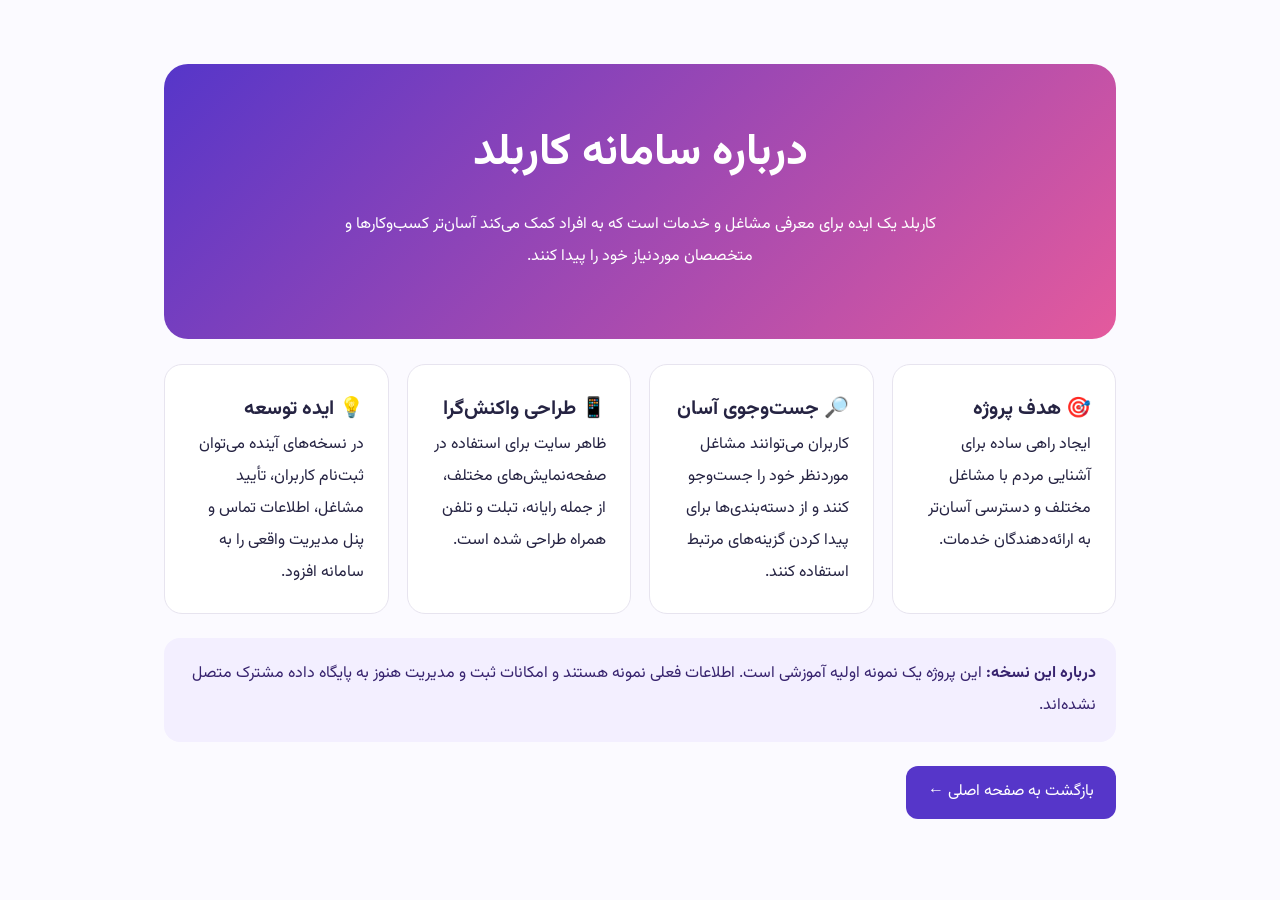
==== about.html @ ba1f81df "Create about.html" ====
<!DOCTYPE html>
<html lang="fa" dir="rtl">
<head>
  <meta charset="UTF-8">
  <meta name="viewport" content="width=device-width, initial-scale=1.0">
  <meta name="description" content="معرفی سامانه کاربلد؛ راهی آسان برای پیدا کردن مشاغل و خدمات">
  <title>درباره کاربلد | سامانه معرفی مشاغل</title>
  <link rel="stylesheet" href="style.css">
  <style>
    .about-page {
      max-width: 1000px;
      margin: 40px auto;
      padding: 24px;
      font-family: inherit;
    }
    .about-hero {
      padding: 50px 25px;
      border-radius: 24px;
      text-align: center;
      background: linear-gradient(135deg, #5636c9, #e45a9d);
      color: white;
    }
    .about-hero h1 { font-size: clamp(28px, 5vw, 44px); }
    .about-hero p {
      max-width: 650px;
      margin: 16px auto;
      line-height: 2;
    }
    .about-grid {
      display: grid;
      grid-template-columns: repeat(auto-fit, minmax(220px, 1fr));
      gap: 18px;
      margin-top: 25px;
    }
    .about-card {
      padding: 24px;
      border-radius: 18px;
      background: var(--card, #fff);
      border: 1px solid #e7e4ef;
      line-height: 2;
    }
    .about-card h2 { font-size: 20px; }
    .about-note {
      margin-top: 24px;
      padding: 20px;
      border-radius: 16px;
      background: #f3efff;
      color: #37236e;
      line-height: 2;
    }
    .about-back {
      display: inline-block;
      margin-top: 24px;
      padding: 12px 22px;
      background: #5636c9;
      color: white;
      border-radius: 12px;
      text-decoration: none;
    }
  </style>
</head>
<body>
  <main class="about-page">
    <section class="about-hero">
      <h1>درباره سامانه کاربلد</h1>
      <p>
        کاربلد یک ایده برای معرفی مشاغل و خدمات است که به افراد کمک می‌کند
        آسان‌تر کسب‌وکارها و متخصصان موردنیاز خود را پیدا کنند.
      </p>
    </section>

    <section class="about-grid">
      <article class="about-card">
        <h2>🎯 هدف پروژه</h2>
        <p>
          ایجاد راهی ساده برای آشنایی مردم با مشاغل مختلف و دسترسی آسان‌تر
          به ارائه‌دهندگان خدمات.
        </p>
      </article>

      <article class="about-card">
        <h2>🔎 جست‌وجوی آسان</h2>
        <p>
          کاربران می‌توانند مشاغل موردنظر خود را جست‌وجو کنند و از دسته‌بندی‌ها
          برای پیدا کردن گزینه‌های مرتبط استفاده کنند.
        </p>
      </article>

      <article class="about-card">
        <h2>📱 طراحی واکنش‌گرا</h2>
        <p>
          ظاهر سایت برای استفاده در صفحه‌نمایش‌های مختلف، از جمله رایانه،
          تبلت و تلفن همراه طراحی شده است.
        </p>
      </article>

      <article class="about-card">
        <h2>💡 ایده توسعه</h2>
        <p>
          در نسخه‌های آینده می‌توان ثبت‌نام کاربران، تأیید مشاغل،
          اطلاعات تماس و پنل مدیریت واقعی را به سامانه افزود.
        </p>
      </article>
    </section>

    <section class="about-note">
      <strong>درباره این نسخه:</strong>
      این پروژه یک نمونه اولیه آموزشی است. اطلاعات فعلی نمونه هستند
      و امکانات ثبت و مدیریت هنوز به پایگاه داده مشترک متصل نشده‌اند.
    </section>

    <a class="about-back" href="index.html">بازگشت به صفحه اصلی ←</a>
  </main>
</body>
</html>
---- style.css ----
@import url('https://fonts.googleapis.com/css2?family=Vazirmatn:wght@400;500;600;700;800;900&display=swap');

:root {
    --primary: #7048f8;
    --primary-dark: #5732df;
    --pink: #ff5ba6;
    --orange: #ff9f43;
    --ink: #252342;
    --muted: #77768f;
    --bg: #fbfaff;
    --white: #ffffff;
    --border: #eeebf8;
    --shadow: 0 14px 40px rgba(65, 42, 135, .08);
}

* {
    box-sizing: border-box;
    margin: 0;
    padding: 0;
}

html {
    scroll-behavior: smooth;
    scroll-padding-top: 90px;
}

body {
    font-family: "Vazirmatn", Tahoma, sans-serif;
    color: var(--ink);
    background: var(--bg);
    line-height: 1.8;
    overflow-x: hidden;
}

button, input, select, textarea {
    font: inherit;
}

button, a, select {
    -webkit-tap-highlight-color: transparent;
}

button {
    cursor: pointer;
}

a {
    color: inherit;
    text-decoration: none;
}

.container {
    width: min(1160px, calc(100% - 40px));
    margin-inline: auto;
}

.header {
    position: sticky;
    top: 0;
    z-index: 50;
    background: rgba(255, 255, 255, .93);
    backdrop-filter: blur(18px);
    border-bottom: 1px solid rgba(238, 235, 248, .9);
}

.nav {
    min-height: 78px;
    display: flex;
    align-items: center;
    justify-content: space-between;
    gap: 24px;
}

.logo {
    display: inline-flex;
    align-items: center;
    gap: 7px;
    font-size: 27px;
    font-weight: 900;
    white-space: nowrap;
}

.logo-icon {
    width: 37px;
    height: 37px;
    display: grid;
    place-items: center;
    border-radius: 12px;
    color: white;
    background: linear-gradient(135deg, #9b6bff, #5c3bdf);
    box-shadow: 0 7px 18px #7048f83d;
}

.logo-dot {
    color: var(--pink);
    margin-right: -7px;
}

.nav-links {
    display: flex;
    align-items: center;
    gap: 29px;
}

.nav-links a {
    font-size: 14px;
    font-weight: 600;
    color: #64617b;
    transition: color .2s;
}

.nav-links a:hover {
    color: var(--primary);
}

.btn {
    border: 0;
    border-radius: 13px;
    padding: 12px 21px;
    font-size: 14px;
    font-weight: 700;
    display: inline-flex;
    justify-content: center;
    align-items: center;
    gap: 7px;
    transition: transform .2s, box-shadow .2s, background .2s;
}

.btn:hover {
    transform: translateY(-2px);
}

.btn-primary {
    color: white;
    background: linear-gradient(135deg, #875cf8, #633be9);
    box-shadow: 0 8px 20px #7048f82d;
}

.btn-primary:hover {
    box-shadow: 0 12px 26px #7048f847;
}

.btn-outline {
    background: white;
    color: var(--primary);
    border: 1px solid #ded5ff;
}

.btn-light {
    background: white;
    color: var(--primary-dark);
    flex-shrink: 0;
}

.menu-toggle {
    display: none;
    background: #f1edff;
    border: 0;
    border-radius: 10px;
    width: 43px;
    height: 43px;
    font-size: 23px;
    color: var(--primary);
}

.hero {
    position: relative;
    overflow: hidden;
    padding: 70px 0 28px;
    background:
        radial-gradient(ellipse at 10% 10%, #e8e0ff 0, transparent 37%),
        radial-gradient(ellipse at 95% 50%, #ffe5f0 0, transparent 33%),
        linear-gradient(135deg, #fbfaff, #fff8fc);
}

.hero-content {
    display: grid;
    grid-template-columns: 1.1fr .9fr;
    align-items: center;
    gap: 40px;
    position: relative;
    z-index: 2;
}

.hero-text {
    padding-block: 20px;
}

.eyebrow {
    display: inline-block;
    color: var(--primary);
    font-size: 12px;
    font-weight: 800;
    letter-spacing: .1px;
    margin-bottom: 13px;
}

.hero h1 {
    font-size: clamp(35px, 4.2vw, 57px);
    font-weight: 900;
    line-height: 1.55;
    letter-spacing: -1.5px;
}

.hero h1 span {
    color: transparent;
    background: linear-gradient(90deg, #a05cfb, #f34eae);
    background-clip: text;
    -webkit-background-clip: text;
}

.hero-text > p {
    max-width: 520px;
    color: var(--muted);
    font-size: 15px;
    line-height: 2.1;
    margin: 14px 0 26px;
}

.search-box {
    display: flex;
    align-items: center;
    gap: 12px;
    padding: 9px;
    max-width: 550px;
    background: white;
    border: 1px solid #eee9ff;
    border-radius: 18px;
    box-shadow: 0 14px 40px #6341d311;
}

.search-icon {
    font-size: 32px;
    color: var(--primary);
    line-height: 1;
    padding-inline: 8px 2px;
}

.search-box input,
.filter-search input {
    width: 100%;
    min-width: 0;
    outline: none;
    border: 0;
    background: transparent;
    color: var(--ink);
    font-size: 13px;
}

.search-box .btn {
    flex-shrink: 0;
    padding-inline: 25px;
}

.popular-searches {
    display: flex;
    align-items: center;
    flex-wrap: wrap;
    gap: 8px;
    margin-top: 17px;
    font-size: 11px;
    color: var(--muted);
}

.search-tag {
    padding: 4px 11px;
    border-radius: 30px;
    border: 1px solid #e9e3fc;
    background: white;
    color: #71648f;
    font-size: 11px;
    transition: .2s;
}

.search-tag:hover {
    background: #eee7ff;
    color: var(--primary);
}

.hero-visual {
    display: grid;
    place-items: center;
    min-height: 360px;
}

.hero-illustration {
    width: min(100%, 420px);
    aspect-ratio: 1;
    position: relative;
    display: grid;
    place-items: center;
    border-radius: 48% 52% 60% 40% / 44% 43% 57% 56%;
    background: linear-gradient(145deg, #e8dcff, #ffe0ef);
    animation: morph 9s ease-in-out infinite;
}

.illustration-orbit {
    position: absolute;
    width: 72%;
    height: 72%;
    border: 1px dashed #9d83ed83;
    border-radius: 50%;
}

.orbit-two {
    width: 90%;
    height: 90%;
    border-color: #f37bb477;
    transform: rotate(28deg);
}

.illustration-center {
    width: 155px;
    height: 155px;
    border-radius: 42px;
    display: grid;
    place-items: center;
    font-size: 75px;
    background: white;
    box-shadow: 0 20px 60px #7751d52b;
    animation: float 4s ease-in-out infinite;
}

.floating-card {
    position: absolute;
    padding: 12px 16px;
    display: flex;
    align-items: center;
    gap: 9px;
    background: white;
    border: 1px solid #ffffffc9;
    border-radius: 14px;
    box-shadow: 0 12px 35px #6341d31b;
    font-size: 12px;
    font-weight: 800;
    animation: float 4s ease-in-out infinite;
}

.floating-card span {
    font-size: 23px;
}

.float-a {
    top: 13%;
    right: -5%;
}

.float-b {
    bottom: 21%;
    left: -9%;
    animation-delay: -1.4s;
}

.float-c {
    bottom: 5%;
    right: 23%;
    animation-delay: -2.3s;
}

.floating-emoji {
    position: absolute;
    font-size: 30px;
    animation: float 3s ease-in-out infinite;
}

.emoji-a {
    top: 8%;
    left: 22%;
}

.emoji-b {
    top: 40%;
    right: 3%;
    animation-delay: -1s;
}

.hero-shape {
    position: absolute;
    border-radius: 50%;
    filter: blur(1px);
    pointer-events: none;
}

.shape-one {
    width: 100px;
    height: 100px;
    background: #ffd1e8;
    top: 10%;
    right: -50px;
    opacity: .5;
}

.shape-two {
    width: 70px;
    height: 70px;
    background: #d8ceff;
    bottom: 15%;
    left: -30px;
}

.stats {
    display: flex;
    justify-content: center;
    gap: 70px;
    border-top: 1px solid #eae4f6;
    margin-top: 55px;
    padding-top: 25px;
}

.stat-item {
    display: flex;
    align-items: center;
    gap: 10px;
}

.stat-item strong {
    font-size: 22px;
    font-weight: 900;
    color: var(--primary);
}

.stat-item span {
    color: var(--muted);
    font-size: 12px;
}

.section {
    padding: 85px 0;
}

.section-heading {
    display: flex;
    justify-content: space-between;
    align-items: end;
    gap: 20px;
    margin-bottom: 32px;
}

.section-heading h2,
.join-box h2 {
    font-size: clamp(23px, 3vw, 32px);
    font-weight: 900;
    line-height: 1.7;
}

.section-heading p,
.join-box p {
    font-size: 13px;
    color: var(--muted);
}

.categories-section {
    background: white;
}

.category-grid {
    display: grid;
    grid-template-columns: repeat(4, 1fr);
    gap: 17px;
}

.category-card {
    text-align: right;
    padding: 23px 20px;
    border: 1px solid var(--border);
    border-radius: 19px;
    background: white;
    display: flex;
    flex-direction: column;
    align-items: flex-start;
    gap: 4px;
    transition: transform .25s, box-shadow .25s, border-color .25s;
}

.category-card:hover,
.category-card.active {
    transform: translateY(-5px);
    border-color: #c9baff;
    box-shadow: 0 14px 32px #7048f811;
}

.category-card.active {
    background: linear-gradient(135deg, #fbf9ff, #f7f2ff);
}

.category-icon {
    width: 54px;
    height: 54px;
    display: grid;
    place-items: center;
    border-radius: 16px;
    font-size: 27px;
    margin-bottom: 8px;
}

.purple { background: #eee6ff; }
.orange { background: #fff0dd; }
.pink { background: #ffe4f0; }
.blue { background: #e2eeff; }
.green { background: #dff8e9; }
.yellow { background: #fff5cc; }
.cyan { background: #def7fb; }
.violet { background: #efe4ff; }

.category-card strong {
    font-size: 14px;
    font-weight: 800;
}

.category-card small {
    color: var(--muted);
    font-size: 11px;
}

.listings-section {
    background: #fbfaff;
}

.listings-heading {
    align-items: center;
}

.results-count {
    background: #eee8ff;
    color: var(--primary);
    padding: 7px 14px;
    border-radius: 30px;
    font-size: 12px;
    font-weight: 800;
    white-space: nowrap;
}

.filter-bar {
    display: flex;
    gap: 12px;
    margin-bottom: 26px;
}

.filter-search {
    flex: 1;
    display: flex;
    align-items: center;
    gap: 10px;
    padding: 12px 15px;
    border: 1px solid var(--border);
    background: white;
    border-radius: 13px;
}

.filter-search span {
    font-size: 23px;
    color: var(--primary);
}

.filter-bar select {
    border: 1px solid var(--border);
    background: white;
    color: var(--ink);
    border-radius: 13px;
    padding: 0 15px;
    font-size: 12px;
    outline-color: var(--primary);
}

.business-grid {
    display: grid;
    grid-template-columns: repeat(3, minmax(0, 1fr));
    gap: 20px;
}

.business-card {
    background: white;
    border: 1px solid var(--border);
    border-radius: 20px;
    overflow: hidden;
    transition: transform .25s, box-shadow .25s;
    animation: cardEnter .4s both;
}

.business-card:hover {
    transform: translateY(-6px);
    box-shadow: var(--shadow);
}

.card-cover {
    min-height: 105px;
    position: relative;
    display: flex;
    align-items: center;
    justify-content: center;
    background: linear-gradient(135deg, #e8dfff, #ffe6f1);
}

.card-cover.orange-cover {
    background: linear-gradient(135deg, #ffe9cf, #fff1e4);
}

.card-cover.blue-cover {
    background: linear-gradient(135deg, #dceaff, #e8e3ff);
}

.card-cover.green-cover {
    background: linear-gradient(135deg, #d8f6e6, #e9ffef);
}

.card-cover.pink-cover {
    background: linear-gradient(135deg, #ffdce9, #ffeaf4);
}

.card-cover.cyan-cover {
    background: linear-gradient(135deg, #d8f5fa, #e2efff);
}

.card-emoji {
    width: 74px;
    height: 74px;
    display: grid;
    place-items: center;
    border-radius: 23px;
    background: #ffffffc9;
    font-size: 39px;
    box-shadow: 0 8px 20px #5e3f9911;
}

.card-category {
    position: absolute;
    top: 12px;
    right: 12px;
    background: #ffffffed;
    color: var(--primary);
    padding: 4px 10px;
    border-radius: 30px;
    font-size: 10px;
    font-weight: 800;
}

.card-body {
    padding: 19px;
}

.card-body h3 {
    font-size: 16px;
    font-weight: 900;
    overflow-wrap: anywhere;
}

.card-owner {
    font-size: 11px;
    color: var(--muted);
    margin-top: 3px;
}

.card-description {
    font-size: 12px;
    color: #77758c;
    line-height: 2;
    margin: 13px 0;
    min-height: 48px;
    overflow-wrap: anywhere;
}

.card-location {
    display: flex;
    align-items: center;
    gap: 6px;
    font-size: 11px;
    color: #77758c;
    margin-bottom: 15px;
}

.card-actions {
    display: flex;
    gap: 8px;
    padding-top: 13px;
    border-top: 1px solid #f0edf7;
}

.card-actions .btn {
    flex: 1;
    padding: 9px 7px;
    font-size: 11px;
}

.card-phone {
    background: #f1edff;
    color: var(--primary);
    border: 1px solid transparent;
}

.delete-listing {
    display: block;
    margin-top: 12px;
    width: 100%;
    border: 1px solid #ffd6dc;
    color: #d33b58;
    background: #fff5f6;
    border-radius: 10px;
    padding: 7px;
    font-size: 12px;
}

.empty-state {
    text-align: center;
    padding: 55px 20px;
    background: white;
    border: 1px dashed #d8cafa;
    border-radius: 20px;
}

.empty-state > span {
    font-size: 45px;
}

.empty-state h3 {
    margin: 10px 0 4px;
}

.empty-state p {
    color: var(--muted);
    font-size: 13px;
    margin-bottom: 17px;
}

.hidden {
    display: none !important;
}

.join-section {
    padding: 10px 0 80px;
}

.join-box {
    position: relative;
    overflow: hidden;
    display: flex;
    align-items: center;
    gap: 23px;
    padding: 35px 38px;
    border-radius: 25px;
    color: white;
    background: linear-gradient(115deg, #5732df, #8b52f5 65%, #e45bb0);
    box-shadow: 0 20px 50px #7048f828;
}

.join-box::after {
    content: "";
    position: absolute;
    width: 230px;
    height: 230px;
    left: 10%;
    top: -140px;
    border: 1px solid #ffffff37;
    border-radius: 50%;
    box-shadow: 0 0 0 30px #ffffff0a, 0 0 0 60px #ffffff0a;
    pointer-events: none;
}

.join-icon {
    width: 67px;
    height: 67px;
    flex-shrink: 0;
    display: grid;
    place-items: center;
    background: #ffffff24;
    border-radius: 20px;
    font-size: 35px;
}

.join-box .eyebrow {
    color: #eadfff;
    margin-bottom: 4px;
}

.join-box h2 {
    font-size: 23px;
}

.join-box p {
    color: #f0eaff;
}

.join-box .btn {
    margin-right: auto;
    position: relative;
    z-index: 1;
}

.footer {
    background: white;
    border-top: 1px solid var(--border);
}

.footer-content {
    min-height: 100px;
    display: flex;
    align-items: center;
    justify-content: space-between;
    gap: 20px;
}

.footer .logo {
    font-size: 23px;
}

.footer p,
.footer-content > span {
    font-size: 11px;
    color: var(--muted);
}

/* فرم مدیریت */
.modal {
    position: fixed;
    inset: 0;
    z-index: 100;
    display: grid;
    place-items: center;
    padding: 18px;
}

.modal-backdrop {
    position: absolute;
    inset: 0;
    background: #17112ac9;
    backdrop-filter: blur(5px);
    animation: fadeIn .2s both;
}

.modal-card {
    position: relative;
    z-index: 1;
    width: min(650px, 100%);
    max-height: 90vh;
    overflow-y: auto;
    background: white;
    border-radius: 22px;
    padding: 27px;
    box-shadow: 0 30px 100px #140c3b40;
    animation: modalEnter .3s both;
}

.modal-header {
    display: flex;
    align-items: center;
    justify-content: space-between;
    gap: 20px;
    margin-bottom: 22px;
}

.modal-header h2 {
    font-size: 22px;
    font-weight: 900;
}

.modal-header .eyebrow {
    margin-bottom: 0;
}

.close-modal {
    width: 39px;
    height: 39px;
    flex-shrink: 0;
    border: 0;
    border-radius: 12px;
    background: #f2eeff;
    color: var(--primary);
    font-size: 28px;
}

.form-grid {
    display: grid;
    grid-template-columns: repeat(2, minmax(0, 1fr));
    gap: 16px;
}

.form-grid label {
    display: flex;
    flex-direction: column;
    gap: 7px;
    color: #57536f;
    font-size: 12px;
    font-weight: 700;
}

.form-grid input,
.form-grid select,
.form-grid textarea {
    width: 100%;
    min-width: 0;
    padding: 11px 12px;
    border: 1px solid #e9e4f4;
    border-radius: 11px;
    background: #fdfcff;
    color: var(--ink);
    outline: none;
    font-size: 12px;
    transition: border-color .2s, box-shadow .2s;
}

.form-grid input:focus,
.form-grid select:focus,
.form-grid textarea:focus {
    border-color: #a38bfa;
    box-shadow: 0 0 0 3px #7048f812;
}

.form-grid textarea {
    resize: vertical;
}

.full-width {
    grid-column: 1 / -1;
}

.form-actions {
    display: flex;
    gap: 10px;
    justify-content: flex-start;
    margin-top: 22px;
}

.admin-note {
    font-size: 11px;
    color: #9b6a20;
    background: #fff8e8;
    padding: 10px 12px;
    border-radius: 10px;
    margin-top: 18px;
}

.toast {
    position: fixed;
    z-index: 200;
    bottom: 25px;
    right: 50%;
    transform: translate(50%, 20px);
    background: #292343;
    color: white;
    padding: 12px 20px;
    border-radius: 12px;
    box-shadow: 0 10px 30px #20183b30;
    font-size: 13px;
    opacity: 0;
    visibility: hidden;
    transition: .25s;
    max-width: calc(100% - 30px);
    text-align: center;
}

.toast.show {
    opacity: 1;
    visibility: visible;
    transform: translate(50%, 0);
}

.reveal {
    opacity: 0;
    transform: translateY(22px);
    transition: opacity .7s ease, transform .7s ease;
}

.reveal.visible {
    opacity: 1;
    transform: translateY(0);
}

@keyframes float {
    0%, 100% { transform: translateY(0); }
    50% { transform: translateY(-10px); }
}

@keyframes morph {
    0%, 100% { border-radius: 48% 52% 60% 40% / 44% 43% 57% 56%; }
    50% { border-radius: 55% 45% 43% 57% / 54% 60% 40% 46%; }
}

@keyframes cardEnter {
    from { opacity: 0; transform: translateY(12px); }
    to { opacity: 1; transform: translateY(0); }
}

@keyframes fadeIn {
    from { opacity: 0; }
    to { opacity: 1; }
}

@keyframes modalEnter {
    from { opacity: 0; transform: translateY(15px) scale(.98); }
    to { opacity: 1; transform: translateY(0) scale(1); }
}

@media (max-width: 900px) {
    .nav-links { gap: 14px; }
    .hero-content { gap: 20px; }
    .hero-illustration { width: min(100%, 340px); }
    .illustration-center { width: 125px; height: 125px; font-size: 60px; }
    .category-grid { grid-template-columns: repeat(4, minmax(0, 1fr)); gap: 11px; }
    .category-card { padding: 17px 13px; }
    .business-grid { grid-template-columns: repeat(2, minmax(0, 1fr)); }
    .join-box { padding: 28px; gap: 15px; }
    .join-box h2 { font-size: 19px; }
}

@media (max-width: 680px) {
    .container { width: min(100% - 28px, 520px); }
    .nav { min-height: 68px; gap: 10px; }
    .logo { font-size: 23px; }
    .logo-icon { width: 33px; height: 33px; }
    .menu-toggle { display: block; margin-right: auto; }
    .admin-open { padding: 10px 12px; font-size: 11px; }
    .nav-links {
        display: none;
        position: absolute;
        top: 68px;
        right: 14px;
        left: 14px;
        flex-direction: column;
        align-items: stretch;
        gap: 0;
        padding: 9px;
        border: 1px solid var(--border);
        border-radius: 15px;
        background: white;
        box-shadow: var(--shadow);
    }
    .nav-links.open { display: flex; }
    .nav-links a { padding: 11px 13px; border-radius: 9px; }
    .nav-links a:hover { background: #f6f2ff; }

    .hero { padding: 40px 0 25px; }
    .hero-content { grid-template-columns: 1fr; gap: 8px; }
    .hero-text { padding-top: 8px; }
    .hero h1 { font-size: clamp(34px, 9vw, 46px); line-height: 1.55; }
    .hero-text > p { font-size: 13px; margin: 12px 0 19px; }
    .search-box { gap: 5px; padding: 6px; border-radius: 14px; }
    .search-icon { font-size: 25px; padding-inline: 4px; }
    .search-box input { font-size: 11px; }
    .search-box .btn { padding: 10px 13px; font-size: 11px; }
    .popular-searches { font-size: 10px; }
    .hero-visual { min-height: 285px; }
    .hero-illustration { width: min(78vw, 300px); }
    .illustration-center { width: 110px; height: 110px; font-size: 53px; border-radius: 30px; }
    .floating-card { padding: 8px 10px; font-size: 10px; }
    .floating-card span { font-size: 19px; }
    .float-a { right: -7%; }
    .float-b { left: -7%; }
    .float-c { right: 19%; }
    .stats { gap: 10px; justify-content: space-between; margin-top: 28px; padding-top: 20px; }
    .stat-item { flex-direction: column; gap: 0; text-align: center; flex: 1; }
    .stat-item strong { font-size: 18px; }
    .stat-item span { font-size: 9px; }

    .section { padding: 58px 0; }
    .section-heading { margin-bottom: 23px; }
    .section-heading h2 { font-size: 23px; }
    .section-heading p { font-size: 11px; }
    .category-grid { grid-template-columns: repeat(2, minmax(0, 1fr)); gap: 11px; }
    .category-card { padding: 15px; border-radius: 15px; }
    .category-icon { width: 46px; height: 46px; font-size: 23px; border-radius: 13px; }
    .category-card strong { font-size: 12px; }
    .category-card small { font-size: 10px; }
    .business-grid { grid-template-columns: 1fr; gap: 15px; }
    .card-cover { min-height: 115px; }
    .card-description { min-height: 0; }
    .filter-bar { gap: 7px; }
    .filter-search { padding: 10px; }
    .filter-search input { font-size: 11px; }
    .filter-bar select { padding: 0 8px; font-size: 10px; max-width: 115px; }

    .join-section { padding: 0 0 55px; }
    .join-box { padding: 23px 18px; border-radius: 19px; flex-wrap: wrap; gap: 13px; }
    .join-icon { width: 52px; height: 52px; font-size: 27px; border-radius: 15px; }
    .join-box > div:nth-child(2) { flex: 1; min-width: 0; }
    .join-box h2 { font-size: 17px; line-height: 1.8; }
    .join-box p { font-size: 11px; }
    .join-box .btn { width: 100%; margin: 5px 0 0; }

    .footer-content { padding: 23px 0; flex-wrap: wrap; justify-content: center; text-align: center; gap: 9px 20px; }
    .footer-content > * { width: calc(50% - 10px); }
    .footer p { width: 100%; order: 3; }

    .modal { padding: 10px; }
    .modal-card { padding: 19px 15px; max-height: 94vh; border-radius: 18px; }
    .modal-header h2 { font-size: 19px; }
    .form-grid { grid-template-columns: 1fr; gap: 12px; }
    .full-width { grid-column: auto; }
    .form-actions .btn { flex: 1; padding: 11px 8px; }
}

@media (prefers-reduced-motion: reduce) {
    *, *::before, *::after {
        animation-duration: .01ms !important;
        animation-iteration-count: 1 !important;
        scroll-behavior: auto !important;
        transition-duration: .01ms !important;
    }

    .reveal { opacity: 1; transform: none; }
}
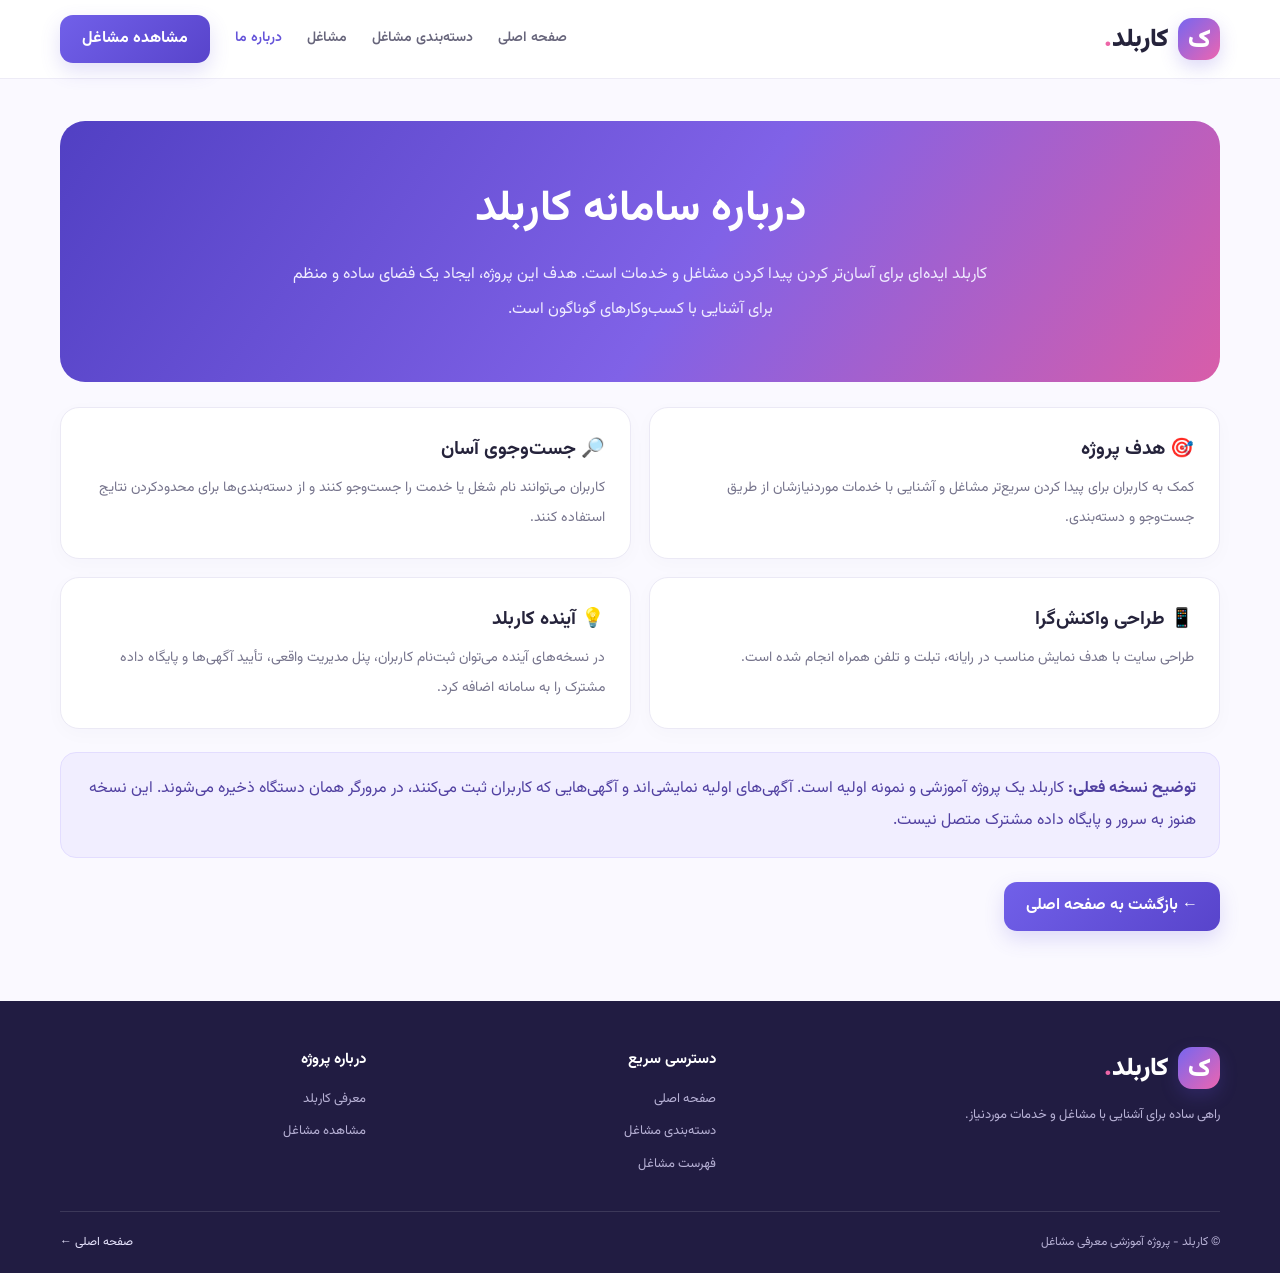
==== commit 65062da6: "about.html" ====
--- a/about.html
+++ b/about.html
@@ -4,69 +4,37 @@
 <head>
   <meta charset="UTF-8">
   <meta name="viewport" content="width=device-width, initial-scale=1.0">
-  <meta name="description" content="معرفی سامانه کاربلد؛ راهی آسان برای پیدا کردن مشاغل و خدمات">
-  <title>درباره کاربلد | سامانه معرفی مشاغل</title>
+  <meta name="theme-color" content="#6554d9">
+  <meta name="description" content="درباره سامانه کاربلد؛ پروژه آموزشی معرفی مشاغل و خدمات">
+  <title>درباره ما | کاربلد</title>
   <link rel="stylesheet" href="style.css">
-  <style>
-    .about-page {
-      max-width: 1000px;
-      margin: 40px auto;
-      padding: 24px;
-      font-family: inherit;
-    }
-    .about-hero {
-      padding: 50px 25px;
-      border-radius: 24px;
-      text-align: center;
-      background: linear-gradient(135deg, #5636c9, #e45a9d);
-      color: white;
-    }
-    .about-hero h1 { font-size: clamp(28px, 5vw, 44px); }
-    .about-hero p {
-      max-width: 650px;
-      margin: 16px auto;
-      line-height: 2;
-    }
-    .about-grid {
-      display: grid;
-      grid-template-columns: repeat(auto-fit, minmax(220px, 1fr));
-      gap: 18px;
-      margin-top: 25px;
-    }
-    .about-card {
-      padding: 24px;
-      border-radius: 18px;
-      background: var(--card, #fff);
-      border: 1px solid #e7e4ef;
-      line-height: 2;
-    }
-    .about-card h2 { font-size: 20px; }
-    .about-note {
-      margin-top: 24px;
-      padding: 20px;
-      border-radius: 16px;
-      background: #f3efff;
-      color: #37236e;
-      line-height: 2;
-    }
-    .about-back {
-      display: inline-block;
-      margin-top: 24px;
-      padding: 12px 22px;
-      background: #5636c9;
-      color: white;
-      border-radius: 12px;
-      text-decoration: none;
-    }
-  </style>
 </head>
 <body>
-  <main class="about-page">
+  <header class="site-header">
+    <div class="container nav-wrapper">
+      <a class="brand" href="index.html">
+        <span class="brand-icon">ک</span>
+        <span>کاربلد<span class="brand-dot">.</span></span>
+      </a>
+
+      <button class="menu-toggle" id="menuToggle" aria-label="باز کردن منو" aria-expanded="false">☰</button>
+
+      <nav class="main-nav" id="mainNav">
+        <a class="nav-link" href="index.html">صفحه اصلی</a>
+        <a class="nav-link" href="index.html#categories">دسته‌بندی مشاغل</a>
+        <a class="nav-link" href="index.html#businesses">مشاغل</a>
+        <a class="nav-link active" href="about.html">درباره ما</a>
+        <a class="btn btn-primary nav-register" href="index.html#businesses">مشاهده مشاغل</a>
+      </nav>
+    </div>
+  </header>
+
+  <main class="container about-page">
     <section class="about-hero">
       <h1>درباره سامانه کاربلد</h1>
       <p>
-        کاربلد یک ایده برای معرفی مشاغل و خدمات است که به افراد کمک می‌کند
-        آسان‌تر کسب‌وکارها و متخصصان موردنیاز خود را پیدا کنند.
+        کاربلد ایده‌ای برای آسان‌تر کردن پیدا کردن مشاغل و خدمات است.
+        هدف این پروژه، ایجاد یک فضای ساده و منظم برای آشنایی با کسب‌وکارهای گوناگون است.
       </p>
     </section>
 
@@ -74,43 +42,91 @@
       <article class="about-card">
         <h2>🎯 هدف پروژه</h2>
         <p>
-          ایجاد راهی ساده برای آشنایی مردم با مشاغل مختلف و دسترسی آسان‌تر
-          به ارائه‌دهندگان خدمات.
+          کمک به کاربران برای پیدا کردن سریع‌تر مشاغل و آشنایی با خدمات
+          موردنیازشان از طریق جست‌وجو و دسته‌بندی.
         </p>
       </article>
 
       <article class="about-card">
         <h2>🔎 جست‌وجوی آسان</h2>
         <p>
-          کاربران می‌توانند مشاغل موردنظر خود را جست‌وجو کنند و از دسته‌بندی‌ها
-          برای پیدا کردن گزینه‌های مرتبط استفاده کنند.
+          کاربران می‌توانند نام شغل یا خدمت را جست‌وجو کنند و از دسته‌بندی‌ها
+          برای محدودکردن نتایج استفاده کنند.
         </p>
       </article>
 
       <article class="about-card">
         <h2>📱 طراحی واکنش‌گرا</h2>
         <p>
-          ظاهر سایت برای استفاده در صفحه‌نمایش‌های مختلف، از جمله رایانه،
-          تبلت و تلفن همراه طراحی شده است.
+          طراحی سایت با هدف نمایش مناسب در رایانه، تبلت و تلفن همراه انجام شده است.
         </p>
       </article>
 
       <article class="about-card">
-        <h2>💡 ایده توسعه</h2>
+        <h2>💡 آینده کاربلد</h2>
         <p>
-          در نسخه‌های آینده می‌توان ثبت‌نام کاربران، تأیید مشاغل،
-          اطلاعات تماس و پنل مدیریت واقعی را به سامانه افزود.
+          در نسخه‌های آینده می‌توان ثبت‌نام کاربران، پنل مدیریت واقعی،
+          تأیید آگهی‌ها و پایگاه داده مشترک را به سامانه اضافه کرد.
         </p>
       </article>
     </section>
 
     <section class="about-note">
-      <strong>درباره این نسخه:</strong>
-      این پروژه یک نمونه اولیه آموزشی است. اطلاعات فعلی نمونه هستند
-      و امکانات ثبت و مدیریت هنوز به پایگاه داده مشترک متصل نشده‌اند.
+      <strong>توضیح نسخه فعلی:</strong>
+      کاربلد یک پروژه آموزشی و نمونه اولیه است. آگهی‌های اولیه نمایشی‌اند
+      و آگهی‌هایی که کاربران ثبت می‌کنند، در مرورگر همان دستگاه ذخیره می‌شوند.
+      این نسخه هنوز به سرور و پایگاه داده مشترک متصل نیست.
     </section>
 
-    <a class="about-back" href="index.html">بازگشت به صفحه اصلی ←</a>
+    <a class="btn btn-primary about-back" href="index.html">← بازگشت به صفحه اصلی</a>
   </main>
+
+  <footer class="site-footer">
+    <div class="container footer-main">
+      <div class="footer-brand">
+        <a class="brand footer-logo" href="index.html">
+          <span class="brand-icon">ک</span>
+          <span>کاربلد<span class="brand-dot">.</span></span>
+        </a>
+        <p>راهی ساده برای آشنایی با مشاغل و خدمات موردنیاز.</p>
+      </div>
+
+      <div class="footer-links">
+        <h3>دسترسی سریع</h3>
+        <a href="index.html">صفحه اصلی</a>
+        <a href="index.html#categories">دسته‌بندی مشاغل</a>
+        <a href="index.html#businesses">فهرست مشاغل</a>
+      </div>
+
+      <div class="footer-links">
+        <h3>درباره پروژه</h3>
+        <a href="about.html">معرفی کاربلد</a>
+        <a href="index.html#businesses">مشاهده مشاغل</a>
+      </div>
+    </div>
+
+    <div class="container footer-bottom">
+      <span>© کاربلد - پروژه آموزشی معرفی مشاغل</span>
+      <a href="index.html">صفحه اصلی ←</a>
+    </div>
+  </footer>
+
+  <script>
+    const menuToggle = document.getElementById("menuToggle");
+    const mainNav = document.getElementById("mainNav");
+
+    menuToggle.addEventListener("click", () => {
+      const isOpen = mainNav.classList.toggle("open");
+      menuToggle.setAttribute("aria-expanded", String(isOpen));
+      menuToggle.setAttribute("aria-label", isOpen ? "بستن منو" : "باز کردن منو");
+    });
+
+    mainNav.querySelectorAll("a").forEach(link => {
+      link.addEventListener("click", () => {
+        mainNav.classList.remove("open");
+        menuToggle.setAttribute("aria-expanded", "false");
+      });
+    });
+  </script>
 </body>
 </html>
--- a/style.css
+++ b/style.css
@@ -2,1099 +2,1240 @@
 @import url('https://fonts.googleapis.com/css2?family=Vazirmatn:wght@400;500;600;700;800;900&display=swap');
 
 :root {
-    --primary: #7048f8;
-    --primary-dark: #5732df;
-    --pink: #ff5ba6;
-    --orange: #ff9f43;
-    --ink: #252342;
-    --muted: #77768f;
-    --bg: #fbfaff;
-    --white: #ffffff;
-    --border: #eeebf8;
-    --shadow: 0 14px 40px rgba(65, 42, 135, .08);
+  --primary: #6554d9;
+  --primary-dark: #4938bd;
+  --text: #25233b;
+  --muted: #77758d;
+  --surface: #ffffff;
+  --background: #faf9ff;
+  --border: #ebe9f5;
+  --shadow: 0 12px 35px rgba(42, 30, 100, 0.08);
 }
 
 * {
-    box-sizing: border-box;
-    margin: 0;
-    padding: 0;
+  box-sizing: border-box;
 }
 
 html {
-    scroll-behavior: smooth;
-    scroll-padding-top: 90px;
+  scroll-behavior: smooth;
+  scroll-padding-top: 90px;
 }
 
 body {
-    font-family: "Vazirmatn", Tahoma, sans-serif;
-    color: var(--ink);
-    background: var(--bg);
-    line-height: 1.8;
-    overflow-x: hidden;
-}
-
-button, input, select, textarea {
-    font: inherit;
-}
-
-button, a, select {
-    -webkit-tap-highlight-color: transparent;
+  margin: 0;
+  color: var(--text);
+  background: var(--background);
+  font-family: "Vazirmatn", Tahoma, sans-serif;
+  line-height: 1.8;
+}
+
+body.modal-open {
+  overflow: hidden;
+}
+
+button,
+input,
+select,
+textarea {
+  font: inherit;
+}
+
+button,
+a,
+select {
+  -webkit-tap-highlight-color: transparent;
 }
 
 button {
-    cursor: pointer;
+  cursor: pointer;
 }
 
 a {
-    color: inherit;
-    text-decoration: none;
+  color: inherit;
+  text-decoration: none;
+}
+
+button:focus-visible,
+a:focus-visible,
+input:focus-visible,
+select:focus-visible,
+textarea:focus-visible {
+  outline: 3px solid rgba(101, 84, 217, 0.35);
+  outline-offset: 3px;
 }
 
 .container {
-    width: min(1160px, calc(100% - 40px));
-    margin-inline: auto;
-}
-
-.header {
-    position: sticky;
-    top: 0;
-    z-index: 50;
-    background: rgba(255, 255, 255, .93);
-    backdrop-filter: blur(18px);
-    border-bottom: 1px solid rgba(238, 235, 248, .9);
-}
-
-.nav {
-    min-height: 78px;
-    display: flex;
-    align-items: center;
-    justify-content: space-between;
-    gap: 24px;
-}
-
-.logo {
-    display: inline-flex;
-    align-items: center;
-    gap: 7px;
-    font-size: 27px;
-    font-weight: 900;
-    white-space: nowrap;
-}
-
-.logo-icon {
-    width: 37px;
-    height: 37px;
+  width: min(1160px, calc(100% - 40px));
+  margin-inline: auto;
+}
+
+.hidden {
+  display: none !important;
+}
+
+/* Header and navigation */
+
+.site-header {
+  position: sticky;
+  z-index: 50;
+  top: 0;
+  background: rgba(255, 255, 255, 0.94);
+  border-bottom: 1px solid rgba(235, 233, 245, 0.9);
+  backdrop-filter: blur(16px);
+}
+
+.nav-wrapper {
+  min-height: 78px;
+  display: flex;
+  align-items: center;
+  justify-content: space-between;
+  gap: 25px;
+}
+
+.brand {
+  display: inline-flex;
+  align-items: center;
+  gap: 10px;
+  font-size: 25px;
+  font-weight: 900;
+  white-space: nowrap;
+}
+
+.brand-icon {
+  width: 42px;
+  height: 42px;
+  display: grid;
+  place-items: center;
+  color: #fff;
+  border-radius: 14px;
+  background: linear-gradient(135deg, #7666f0, #ed65b0);
+  box-shadow: 0 7px 18px rgba(101, 84, 217, 0.22);
+}
+
+.brand-dot {
+  color: #ed65a7;
+}
+
+.main-nav {
+  display: flex;
+  align-items: center;
+  gap: 25px;
+}
+
+.nav-link {
+  color: #67657b;
+  font-size: 14px;
+  font-weight: 600;
+  transition: color 0.2s;
+}
+
+.nav-link:hover,
+.nav-link.active {
+  color: var(--primary);
+}
+
+.menu-toggle {
+  display: none;
+  width: 43px;
+  height: 43px;
+  border: 1px solid var(--border);
+  border-radius: 12px;
+  background: #fff;
+  color: var(--primary);
+  font-size: 23px;
+}
+
+/* Buttons */
+
+.btn {
+  min-height: 46px;
+  display: inline-flex;
+  align-items: center;
+  justify-content: center;
+  gap: 8px;
+  padding: 10px 22px;
+  border: 0;
+  border-radius: 13px;
+  font-weight: 700;
+  transition: transform 0.2s, box-shadow 0.2s, background 0.2s;
+}
+
+.btn:hover {
+  transform: translateY(-2px);
+}
+
+.btn-primary {
+  color: #fff;
+  background: linear-gradient(135deg, #7160e9, #5844cb);
+  box-shadow: 0 8px 20px rgba(101, 84, 217, 0.19);
+}
+
+.btn-primary:hover {
+  background: linear-gradient(135deg, #6250dc, #4937b9);
+}
+
+.btn-light {
+  color: var(--primary-dark);
+  background: #fff;
+  flex-shrink: 0;
+}
+
+.text-button {
+  border: 0;
+  padding: 8px 0;
+  background: transparent;
+  color: var(--primary);
+  font-weight: 700;
+}
+
+/* Hero */
+
+.hero {
+  position: relative;
+  overflow: hidden;
+  padding: 75px 0 48px;
+  background:
+    radial-gradient(ellipse at 90% 0%, rgba(220, 209, 255, 0.65), transparent 40%),
+    radial-gradient(ellipse at 0% 80%, rgba(255, 218, 239, 0.48), transparent 38%),
+    linear-gradient(180deg, #f4f1ff 0%, #faf9ff 100%);
+}
+
+.hero-content {
+  position: relative;
+  z-index: 2;
+  max-width: 900px;
+  text-align: center;
+}
+
+.eyebrow {
+  display: inline-flex;
+  align-items: center;
+  gap: 9px;
+  padding: 7px 14px;
+  border: 1px solid #e6e0ff;
+  border-radius: 50px;
+  color: #6252c7;
+  background: rgba(255, 255, 255, 0.72);
+  font-size: 13px;
+  font-weight: 700;
+}
+
+.eyebrow-dot {
+  width: 8px;
+  height: 8px;
+  border-radius: 50%;
+  background: #42c79a;
+  box-shadow: 0 0 0 4px rgba(66, 199, 154, 0.13);
+}
+
+.hero h1 {
+  margin: 22px 0 12px;
+  font-size: clamp(32px, 5vw, 54px);
+  font-weight: 900;
+  line-height: 1.5;
+  letter-spacing: -1.4px;
+}
+
+.gradient-text {
+  display: block;
+  color: var(--primary);
+  background: linear-gradient(90deg, #8a4fe6, #d94f9d);
+  background-clip: text;
+  -webkit-background-clip: text;
+  -webkit-text-fill-color: transparent;
+}
+
+.hero-description {
+  max-width: 670px;
+  margin: 0 auto;
+  color: var(--muted);
+  font-size: 16px;
+  line-height: 2.1;
+}
+
+.search-box {
+  max-width: 690px;
+  min-height: 72px;
+  display: flex;
+  align-items: center;
+  gap: 13px;
+  margin: 32px auto 0;
+  padding: 10px 12px 10px 10px;
+  border: 1px solid #e9e5f7;
+  border-radius: 19px;
+  background: #fff;
+  box-shadow: 0 14px 45px rgba(70, 49, 142, 0.1);
+}
+
+.search-icon {
+  color: var(--primary);
+  font-size: 33px;
+  line-height: 1;
+}
+
+.search-box input {
+  width: 100%;
+  min-width: 0;
+  border: 0;
+  outline: 0;
+  color: var(--text);
+  background: transparent;
+  font-size: 14px;
+}
+
+.search-box input:focus-visible {
+  outline: none;
+}
+
+.search-button {
+  min-width: 110px;
+}
+
+.hero-hints {
+  display: flex;
+  align-items: center;
+  justify-content: center;
+  flex-wrap: wrap;
+  gap: 9px;
+  margin-top: 16px;
+  color: var(--muted);
+  font-size: 12px;
+}
+
+.hint {
+  padding: 4px 12px;
+  border: 1px solid #e7e2f6;
+  border-radius: 30px;
+  color: #6454bb;
+  background: #fff;
+  transition: background 0.2s;
+}
+
+.hint:hover {
+  background: #eee9ff;
+}
+
+.hero-bottom {
+  display: flex;
+  justify-content: center;
+  gap: 65px;
+  margin-top: 42px;
+  padding-top: 25px;
+  border-top: 1px solid rgba(101, 84, 217, 0.12);
+}
+
+.hero-stat {
+  display: flex;
+  flex-direction: column;
+  gap: 2px;
+}
+
+.hero-stat strong {
+  font-size: 22px;
+  font-weight: 900;
+}
+
+.hero-stat span {
+  color: var(--muted);
+  font-size: 12px;
+}
+
+.hero-shape {
+  position: absolute;
+  border-radius: 50%;
+  pointer-events: none;
+}
+
+.shape-one {
+  width: 190px;
+  height: 190px;
+  top: 65px;
+  right: -105px;
+  border: 30px solid rgba(157, 132, 245, 0.12);
+}
+
+.shape-two {
+  width: 130px;
+  height: 130px;
+  bottom: 30px;
+  left: -75px;
+  background: rgba(235, 114, 180, 0.08);
+}
+
+/* Shared sections */
+
+.section {
+  padding: 78px 0;
+}
+
+.section-heading {
+  display: flex;
+  align-items: flex-end;
+  justify-content: space-between;
+  gap: 20px;
+  margin-bottom: 28px;
+}
+
+.section-kicker {
+  display: inline-block;
+  margin-bottom: 5px;
+  color: var(--primary);
+  font-size: 12px;
+  font-weight: 800;
+}
+
+.section-heading h2,
+.join-copy h2 {
+  margin: 0;
+  font-size: clamp(23px, 3vw, 31px);
+  font-weight: 900;
+  line-height: 1.6;
+}
+
+.section-heading p {
+  margin: 5px 0 0;
+  color: var(--muted);
+  font-size: 14px;
+}
+
+.centered-heading {
+  justify-content: center;
+  text-align: center;
+}
+
+/* Categories */
+
+.categories-section {
+  background: #fff;
+}
+
+.categories-grid {
+  display: grid;
+  grid-template-columns: repeat(3, minmax(0, 1fr));
+  gap: 17px;
+}
+
+.category-card {
+  min-height: 145px;
+  display: flex;
+  flex-direction: column;
+  align-items: flex-start;
+  gap: 3px;
+  padding: 21px;
+  border: 1px solid transparent;
+  border-radius: 19px;
+  text-align: right;
+  transition: transform 0.22s, box-shadow 0.22s, border-color 0.22s;
+}
+
+.category-card:hover,
+.category-card.selected {
+  transform: translateY(-4px);
+  border-color: rgba(101, 84, 217, 0.25);
+  box-shadow: var(--shadow);
+}
+
+.category-icon {
+  width: 48px;
+  height: 48px;
+  display: grid;
+  place-items: center;
+  margin-bottom: 8px;
+  border-radius: 15px;
+  background: rgba(255, 255, 255, 0.8);
+  font-size: 24px;
+}
+
+.category-card strong {
+  font-size: 15px;
+}
+
+.category-card > span:last-child {
+  color: #77758d;
+  font-size: 12px;
+}
+
+.category-purple { background: #f0edff; color: #5c49c5; }
+.category-pink { background: #fff0f7; color: #bd468b; }
+.category-orange { background: #fff4e9; color: #b96c2d; }
+.category-blue { background: #edf5ff; color: #3b72b9; }
+.category-green { background: #eaf9f1; color: #278a61; }
+.category-yellow { background: #fff8df; color: #9c7a20; }
+
+/* Business cards */
+
+.businesses-section {
+  background: var(--background);
+}
+
+.sort-control {
+  display: flex;
+  align-items: center;
+  gap: 9px;
+  color: var(--muted);
+  font-size: 13px;
+}
+
+.sort-control select {
+  max-width: 190px;
+  padding: 9px 12px;
+  border: 1px solid var(--border);
+  border-radius: 11px;
+  color: var(--text);
+  background: #fff;
+}
+
+.business-grid {
+  display: grid;
+  grid-template-columns: repeat(3, minmax(0, 1fr));
+  gap: 20px;
+}
+
+.business-card {
+  overflow: hidden;
+  display: flex;
+  flex-direction: column;
+  min-width: 0;
+  padding: 22px;
+  border: 1px solid var(--border);
+  border-radius: 19px;
+  background: #fff;
+  box-shadow: 0 5px 20px rgba(42, 30, 100, 0.025);
+  transition: transform 0.22s, box-shadow 0.22s;
+  animation: cardIn 0.4s ease both;
+}
+
+.business-card:hover {
+  transform: translateY(-5px);
+  box-shadow: var(--shadow);
+}
+
+.business-card-top {
+  display: flex;
+  align-items: flex-start;
+  gap: 13px;
+}
+
+.business-avatar {
+  width: 54px;
+  height: 54px;
+  display: grid;
+  flex-shrink: 0;
+  place-items: center;
+  border-radius: 17px;
+  background: linear-gradient(135deg, #eeeaff, #ffe8f4);
+  font-size: 27px;
+}
+
+.business-info {
+  min-width: 0;
+  flex: 1;
+}
+
+.business-info h3 {
+  overflow-wrap: anywhere;
+  margin: 0 0 5px;
+  font-size: 16px;
+  font-weight: 800;
+}
+
+.business-category {
+  display: inline-block;
+  padding: 3px 9px;
+  border-radius: 7px;
+  color: #6451bf;
+  background: #f0edff;
+  font-size: 11px;
+  font-weight: 700;
+}
+
+.business-description {
+  min-height: 54px;
+  margin: 17px 0;
+  color: #747188;
+  font-size: 13px;
+  line-height: 2;
+}
+
+.business-meta {
+  display: flex;
+  flex-direction: column;
+  gap: 7px;
+  margin-top: auto;
+  padding-top: 13px;
+  border-top: 1px solid #f0eef7;
+  color: #747188;
+  font-size: 12px;
+  overflow-wrap: anywhere;
+}
+
+.business-meta span {
+  display: flex;
+  align-items: flex-start;
+  gap: 7px;
+}
+
+.business-phone {
+  color: var(--primary);
+  direction: ltr;
+  unicode-bidi: plaintext;
+}
+
+.demo-note {
+  margin-top: 22px;
+  color: var(--muted);
+  font-size: 12px;
+  text-align: center;
+}
+
+.empty-state {
+  padding: 50px 20px;
+  border: 1px dashed #d9d3f3;
+  border-radius: 20px;
+  background: #fff;
+  text-align: center;
+}
+
+.empty-state > span {
+  font-size: 40px;
+}
+
+.empty-state h3 {
+  margin: 10px 0 4px;
+}
+
+.empty-state p {
+  margin: 0 0 18px;
+  color: var(--muted);
+}
+
+/* Join banner */
+
+.join-section {
+  padding: 20px 0 75px;
+  background: var(--background);
+}
+
+.join-card {
+  position: relative;
+  overflow: hidden;
+  display: flex;
+  align-items: center;
+  justify-content: space-between;
+  gap: 25px;
+  padding: 40px 45px;
+  border-radius: 25px;
+  color: #fff;
+  background: linear-gradient(115deg, #5140c3, #8062e7 55%, #c05ec0);
+  box-shadow: 0 17px 45px rgba(91, 69, 196, 0.2);
+}
+
+.join-copy {
+  position: relative;
+  z-index: 1;
+}
+
+.light-kicker {
+  color: #e7deff;
+}
+
+.join-copy h2 {
+  font-size: clamp(22px, 3vw, 30px);
+}
+
+.join-copy p {
+  max-width: 600px;
+  margin: 9px 0 0;
+  color: #eeeaff;
+  font-size: 14px;
+}
+
+.join-decoration {
+  position: absolute;
+  top: -40px;
+  left: 27%;
+  color: rgba(255, 255, 255, 0.1);
+  font-size: 200px;
+  line-height: 1;
+  pointer-events: none;
+}
+
+/* Features */
+
+.features-section {
+  background: #fff;
+}
+
+.features-grid {
+  display: grid;
+  grid-template-columns: repeat(3, minmax(0, 1fr));
+  gap: 25px;
+  margin-top: 34px;
+}
+
+.feature-item {
+  padding: 25px;
+  border: 1px solid var(--border);
+  border-radius: 19px;
+  background: #fff;
+  text-align: center;
+}
+
+.feature-icon {
+  width: 64px;
+  height: 64px;
+  display: grid;
+  place-items: center;
+  margin: 0 auto 12px;
+  border-radius: 20px;
+  background: #f0edff;
+  font-size: 29px;
+}
+
+.feature-item h3 {
+  margin: 0 0 8px;
+  font-size: 17px;
+}
+
+.feature-item p {
+  margin: 0;
+  color: var(--muted);
+  font-size: 13px;
+  line-height: 2;
+}
+
+/* Footer */
+
+.site-footer {
+  padding-top: 45px;
+  color: #e9e6ff;
+  background: #211c42;
+}
+
+.footer-main {
+  display: grid;
+  grid-template-columns: 1.5fr 1fr 1fr;
+  gap: 45px;
+  padding-bottom: 35px;
+}
+
+.footer-logo {
+  color: #fff;
+}
+
+.footer-brand p {
+  max-width: 300px;
+  color: #b7b1d5;
+  font-size: 13px;
+}
+
+.footer-links {
+  display: flex;
+  flex-direction: column;
+  align-items: flex-start;
+  gap: 9px;
+}
+
+.footer-links h3 {
+  margin: 0 0 6px;
+  color: #fff;
+  font-size: 15px;
+}
+
+.footer-links a {
+  color: #b7b1d5;
+  font-size: 13px;
+  transition: color 0.2s;
+}
+
+.footer-links a:hover,
+.footer-bottom a:hover {
+  color: #fff;
+}
+
+.footer-bottom {
+  min-height: 62px;
+  display: flex;
+  align-items: center;
+  justify-content: space-between;
+  gap: 15px;
+  border-top: 1px solid rgba(255, 255, 255, 0.12);
+  color: #b7b1d5;
+  font-size: 12px;
+}
+
+.footer-bottom a {
+  color: #e9e6ff;
+}
+
+/* Registration modal */
+
+.modal {
+  position: fixed;
+  z-index: 100;
+  inset: 0;
+  display: grid;
+  place-items: center;
+  padding: 20px;
+}
+
+.modal-backdrop {
+  position: absolute;
+  inset: 0;
+  background: rgba(27, 20, 59, 0.66);
+  backdrop-filter: blur(5px);
+}
+
+.modal-panel {
+  position: relative;
+  z-index: 1;
+  overflow-y: auto;
+  width: min(520px, 100%);
+  max-height: 90vh;
+  padding: 28px;
+  border-radius: 23px;
+  background: #fff;
+  box-shadow: 0 25px 80px rgba(20, 10, 50, 0.25);
+  animation: modalIn 0.2s ease;
+}
+
+.modal-close {
+  position: absolute;
+  top: 13px;
+  left: 15px;
+  width: 36px;
+  height: 36px;
+  border: 0;
+  border-radius: 10px;
+  color: #625d79;
+  background: #f4f2fb;
+  font-size: 25px;
+  line-height: 1;
+}
+
+.modal-icon {
+  width: 52px;
+  height: 52px;
+  display: grid;
+  place-items: center;
+  margin-bottom: 8px;
+  border-radius: 16px;
+  background: #f0edff;
+  font-size: 25px;
+}
+
+.modal-panel h2 {
+  margin: 0;
+  font-size: 23px;
+}
+
+.modal-description {
+  margin: 5px 0 18px;
+  color: var(--muted);
+  font-size: 13px;
+}
+
+.register-form {
+  display: flex;
+  flex-direction: column;
+  gap: 14px;
+}
+
+.register-form label {
+  display: flex;
+  flex-direction: column;
+  gap: 6px;
+  color: #45415f;
+  font-size: 13px;
+  font-weight: 700;
+}
+
+.register-form input,
+.register-form select,
+.register-form textarea {
+  width: 100%;
+  padding: 11px 12px;
+  border: 1px solid #e5e1f0;
+  border-radius: 11px;
+  outline: none;
+  color: var(--text);
+  background: #fff;
+  font-size: 13px;
+  font-weight: 400;
+}
+
+.register-form input:focus,
+.register-form select:focus,
+.register-form textarea:focus {
+  border-color: var(--primary);
+  box-shadow: 0 0 0 3px rgba(101, 84, 217, 0.1);
+}
+
+.register-form textarea {
+  resize: vertical;
+}
+
+.submit-button {
+  width: 100%;
+  margin-top: 3px;
+}
+
+.form-notice {
+  margin: 0;
+  color: var(--muted);
+  font-size: 11px;
+  text-align: center;
+}
+
+/* Toast */
+
+.toast {
+  position: fixed;
+  z-index: 120;
+  right: 50%;
+  bottom: 25px;
+  max-width: calc(100% - 32px);
+  padding: 13px 20px;
+  border-radius: 13px;
+  color: #fff;
+  background: #292442;
+  box-shadow: var(--shadow);
+  font-size: 13px;
+  transform: translateX(50%);
+  animation: toastIn 0.2s ease;
+}
+
+/* About page */
+
+.about-page {
+  padding-top: 42px;
+  padding-bottom: 70px;
+}
+
+.about-hero {
+  position: relative;
+  overflow: hidden;
+  padding: 55px 25px;
+  border-radius: 25px;
+  color: #fff;
+  background: linear-gradient(125deg, #5140c3, #8062e7 55%, #d85da9);
+  text-align: center;
+}
+
+.about-hero h1 {
+  margin: 0;
+  font-size: clamp(29px, 5vw, 43px);
+  line-height: 1.6;
+}
+
+.about-hero p {
+  max-width: 700px;
+  margin: 12px auto 0;
+  color: #f0ecff;
+  line-height: 2.2;
+}
+
+.about-grid {
+  display: grid;
+  grid-template-columns: repeat(2, minmax(0, 1fr));
+  gap: 18px;
+  margin-top: 25px;
+}
+
+.about-card {
+  padding: 25px;
+  border: 1px solid var(--border);
+  border-radius: 19px;
+  background: #fff;
+  box-shadow: 0 5px 20px rgba(42, 30, 100, 0.025);
+}
+
+.about-card h2 {
+  margin: 0 0 7px;
+  font-size: 19px;
+}
+
+.about-card p {
+  margin: 0;
+  color: var(--muted);
+  font-size: 14px;
+  line-height: 2.1;
+}
+
+.about-note {
+  margin-top: 23px;
+  padding: 20px 23px;
+  border: 1px solid #e3ddff;
+  border-radius: 16px;
+  color: #5140a1;
+  background: #f1eeff;
+  line-height: 2;
+}
+
+.about-back {
+  display: inline-flex;
+  align-items: center;
+  justify-content: center;
+  margin-top: 24px;
+}
+
+/* Animations */
+
+@keyframes cardIn {
+  from { opacity: 0; transform: translateY(9px); }
+  to { opacity: 1; transform: translateY(0); }
+}
+
+@keyframes modalIn {
+  from { opacity: 0; transform: translateY(12px) scale(0.98); }
+  to { opacity: 1; transform: translateY(0) scale(1); }
+}
+
+@keyframes toastIn {
+  from { opacity: 0; transform: translate(50%, 8px); }
+  to { opacity: 1; transform: translate(50%, 0); }
+}
+
+/* Responsive */
+
+@media (max-width: 900px) {
+  .main-nav {
+    gap: 15px;
+  }
+
+  .business-grid {
+    grid-template-columns: repeat(2, minmax(0, 1fr));
+  }
+
+  .categories-grid {
+    grid-template-columns: repeat(3, minmax(0, 1fr));
+  }
+
+  .join-card {
+    padding: 32px;
+  }
+}
+
+@media (max-width: 700px) {
+  .container {
+    width: min(100% - 28px, 1160px);
+  }
+
+  .nav-wrapper {
+    min-height: 68px;
+  }
+
+  .brand {
+    font-size: 22px;
+  }
+
+  .brand-icon {
+    width: 38px;
+    height: 38px;
+  }
+
+  .menu-toggle {
     display: grid;
     place-items: center;
-    border-radius: 12px;
-    color: white;
-    background: linear-gradient(135deg, #9b6bff, #5c3bdf);
-    box-shadow: 0 7px 18px #7048f83d;
-}
-
-.logo-dot {
-    color: var(--pink);
-    margin-right: -7px;
-}
-
-.nav-links {
-    display: flex;
-    align-items: center;
-    gap: 29px;
-}
-
-.nav-links a {
-    font-size: 14px;
-    font-weight: 600;
-    color: #64617b;
-    transition: color .2s;
-}
-
-.nav-links a:hover {
-    color: var(--primary);
-}
-
-.btn {
-    border: 0;
-    border-radius: 13px;
-    padding: 12px 21px;
-    font-size: 14px;
-    font-weight: 700;
-    display: inline-flex;
-    justify-content: center;
-    align-items: center;
-    gap: 7px;
-    transition: transform .2s, box-shadow .2s, background .2s;
-}
-
-.btn:hover {
-    transform: translateY(-2px);
-}
-
-.btn-primary {
-    color: white;
-    background: linear-gradient(135deg, #875cf8, #633be9);
-    box-shadow: 0 8px 20px #7048f82d;
-}
-
-.btn-primary:hover {
-    box-shadow: 0 12px 26px #7048f847;
-}
-
-.btn-outline {
-    background: white;
-    color: var(--primary);
-    border: 1px solid #ded5ff;
-}
-
-.btn-light {
-    background: white;
-    color: var(--primary-dark);
-    flex-shrink: 0;
-}
-
-.menu-toggle {
+  }
+
+  .main-nav {
+    position: absolute;
+    top: calc(100% + 1px);
+    right: 14px;
+    left: 14px;
     display: none;
-    background: #f1edff;
-    border: 0;
-    border-radius: 10px;
-    width: 43px;
-    height: 43px;
-    font-size: 23px;
-    color: var(--primary);
-}
-
-.hero {
-    position: relative;
-    overflow: hidden;
-    padding: 70px 0 28px;
-    background:
-        radial-gradient(ellipse at 10% 10%, #e8e0ff 0, transparent 37%),
-        radial-gradient(ellipse at 95% 50%, #ffe5f0 0, transparent 33%),
-        linear-gradient(135deg, #fbfaff, #fff8fc);
-}
-
-.hero-content {
-    display: grid;
-    grid-template-columns: 1.1fr .9fr;
-    align-items: center;
-    gap: 40px;
-    position: relative;
-    z-index: 2;
-}
-
-.hero-text {
-    padding-block: 20px;
-}
-
-.eyebrow {
-    display: inline-block;
-    color: var(--primary);
-    font-size: 12px;
-    font-weight: 800;
-    letter-spacing: .1px;
-    margin-bottom: 13px;
-}
-
-.hero h1 {
-    font-size: clamp(35px, 4.2vw, 57px);
-    font-weight: 900;
-    line-height: 1.55;
-    letter-spacing: -1.5px;
-}
-
-.hero h1 span {
-    color: transparent;
-    background: linear-gradient(90deg, #a05cfb, #f34eae);
-    background-clip: text;
-    -webkit-background-clip: text;
-}
-
-.hero-text > p {
-    max-width: 520px;
-    color: var(--muted);
-    font-size: 15px;
-    line-height: 2.1;
-    margin: 14px 0 26px;
-}
-
-.search-box {
-    display: flex;
-    align-items: center;
-    gap: 12px;
-    padding: 9px;
-    max-width: 550px;
-    background: white;
-    border: 1px solid #eee9ff;
-    border-radius: 18px;
-    box-shadow: 0 14px 40px #6341d311;
-}
-
-.search-icon {
-    font-size: 32px;
-    color: var(--primary);
-    line-height: 1;
-    padding-inline: 8px 2px;
-}
-
-.search-box input,
-.filter-search input {
-    width: 100%;
-    min-width: 0;
-    outline: none;
-    border: 0;
-    background: transparent;
-    color: var(--ink);
-    font-size: 13px;
-}
-
-.search-box .btn {
-    flex-shrink: 0;
-    padding-inline: 25px;
-}
-
-.popular-searches {
-    display: flex;
-    align-items: center;
-    flex-wrap: wrap;
-    gap: 8px;
-    margin-top: 17px;
-    font-size: 11px;
-    color: var(--muted);
-}
-
-.search-tag {
-    padding: 4px 11px;
-    border-radius: 30px;
-    border: 1px solid #e9e3fc;
-    background: white;
-    color: #71648f;
-    font-size: 11px;
-    transition: .2s;
-}
-
-.search-tag:hover {
-    background: #eee7ff;
-    color: var(--primary);
-}
-
-.hero-visual {
-    display: grid;
-    place-items: center;
-    min-height: 360px;
-}
-
-.hero-illustration {
-    width: min(100%, 420px);
-    aspect-ratio: 1;
-    position: relative;
-    display: grid;
-    place-items: center;
-    border-radius: 48% 52% 60% 40% / 44% 43% 57% 56%;
-    background: linear-gradient(145deg, #e8dcff, #ffe0ef);
-    animation: morph 9s ease-in-out infinite;
-}
-
-.illustration-orbit {
-    position: absolute;
-    width: 72%;
-    height: 72%;
-    border: 1px dashed #9d83ed83;
-    border-radius: 50%;
-}
-
-.orbit-two {
-    width: 90%;
-    height: 90%;
-    border-color: #f37bb477;
-    transform: rotate(28deg);
-}
-
-.illustration-center {
-    width: 155px;
-    height: 155px;
-    border-radius: 42px;
-    display: grid;
-    place-items: center;
-    font-size: 75px;
-    background: white;
-    box-shadow: 0 20px 60px #7751d52b;
-    animation: float 4s ease-in-out infinite;
-}
-
-.floating-card {
-    position: absolute;
-    padding: 12px 16px;
-    display: flex;
-    align-items: center;
-    gap: 9px;
-    background: white;
-    border: 1px solid #ffffffc9;
-    border-radius: 14px;
-    box-shadow: 0 12px 35px #6341d31b;
-    font-size: 12px;
-    font-weight: 800;
-    animation: float 4s ease-in-out infinite;
-}
-
-.floating-card span {
-    font-size: 23px;
-}
-
-.float-a {
-    top: 13%;
-    right: -5%;
-}
-
-.float-b {
-    bottom: 21%;
-    left: -9%;
-    animation-delay: -1.4s;
-}
-
-.float-c {
-    bottom: 5%;
-    right: 23%;
-    animation-delay: -2.3s;
-}
-
-.floating-emoji {
-    position: absolute;
-    font-size: 30px;
-    animation: float 3s ease-in-out infinite;
-}
-
-.emoji-a {
-    top: 8%;
-    left: 22%;
-}
-
-.emoji-b {
-    top: 40%;
-    right: 3%;
-    animation-delay: -1s;
-}
-
-.hero-shape {
-    position: absolute;
-    border-radius: 50%;
-    filter: blur(1px);
-    pointer-events: none;
-}
-
-.shape-one {
-    width: 100px;
-    height: 100px;
-    background: #ffd1e8;
-    top: 10%;
-    right: -50px;
-    opacity: .5;
-}
-
-.shape-two {
-    width: 70px;
-    height: 70px;
-    background: #d8ceff;
-    bottom: 15%;
-    left: -30px;
-}
-
-.stats {
-    display: flex;
-    justify-content: center;
-    gap: 70px;
-    border-top: 1px solid #eae4f6;
-    margin-top: 55px;
-    padding-top: 25px;
-}
-
-.stat-item {
-    display: flex;
-    align-items: center;
-    gap: 10px;
-}
-
-.stat-item strong {
-    font-size: 22px;
-    font-weight: 900;
-    color: var(--primary);
-}
-
-.stat-item span {
-    color: var(--muted);
-    font-size: 12px;
-}
-
-.section {
-    padding: 85px 0;
-}
-
-.section-heading {
-    display: flex;
-    justify-content: space-between;
-    align-items: end;
-    gap: 20px;
-    margin-bottom: 32px;
-}
-
-.section-heading h2,
-.join-box h2 {
-    font-size: clamp(23px, 3vw, 32px);
-    font-weight: 900;
-    line-height: 1.7;
-}
-
-.section-heading p,
-.join-box p {
-    font-size: 13px;
-    color: var(--muted);
-}
-
-.categories-section {
-    background: white;
-}
-
-.category-grid {
-    display: grid;
-    grid-template-columns: repeat(4, 1fr);
-    gap: 17px;
-}
-
-.category-card {
-    text-align: right;
-    padding: 23px 20px;
+    align-items: stretch;
+    gap: 0;
+    padding: 12px;
     border: 1px solid var(--border);
-    border-radius: 19px;
-    background: white;
+    border-radius: 16px;
+    background: #fff;
+    box-shadow: var(--shadow);
+  }
+
+  .main-nav.open {
     display: flex;
     flex-direction: column;
+  }
+
+  .nav-link {
+    padding: 11px 10px;
+    border-radius: 9px;
+  }
+
+  .nav-link:hover {
+    background: #f6f3ff;
+  }
+
+  .nav-register {
+    margin-top: 7px;
+  }
+
+  .hero {
+    padding-top: 53px;
+  }
+
+  .hero h1 {
+    letter-spacing: -0.7px;
+  }
+
+  .hero-description {
+    font-size: 14px;
+  }
+
+  .search-box {
+    min-height: 62px;
+    gap: 8px;
+    margin-top: 25px;
+    border-radius: 15px;
+  }
+
+  .search-box input {
+    font-size: 12px;
+  }
+
+  .search-button {
+    min-width: 85px;
+    padding-inline: 12px;
+  }
+
+  .hero-bottom {
+    gap: 20px;
+    justify-content: space-around;
+  }
+
+  .hero-stat strong {
+    font-size: 18px;
+  }
+
+  .hero-stat span {
+    max-width: 100px;
+    font-size: 10px;
+  }
+
+  .section {
+    padding: 55px 0;
+  }
+
+  .section-heading {
     align-items: flex-start;
-    gap: 4px;
-    transition: transform .25s, box-shadow .25s, border-color .25s;
-}
-
-.category-card:hover,
-.category-card.active {
-    transform: translateY(-5px);
-    border-color: #c9baff;
-    box-shadow: 0 14px 32px #7048f811;
-}
-
-.category-card.active {
-    background: linear-gradient(135deg, #fbf9ff, #f7f2ff);
-}
-
-.category-icon {
-    width: 54px;
-    height: 54px;
-    display: grid;
-    place-items: center;
-    border-radius: 16px;
-    font-size: 27px;
-    margin-bottom: 8px;
-}
-
-.purple { background: #eee6ff; }
-.orange { background: #fff0dd; }
-.pink { background: #ffe4f0; }
-.blue { background: #e2eeff; }
-.green { background: #dff8e9; }
-.yellow { background: #fff5cc; }
-.cyan { background: #def7fb; }
-.violet { background: #efe4ff; }
-
-.category-card strong {
-    font-size: 14px;
-    font-weight: 800;
-}
-
-.category-card small {
-    color: var(--muted);
-    font-size: 11px;
-}
-
-.listings-section {
-    background: #fbfaff;
-}
-
-.listings-heading {
-    align-items: center;
-}
-
-.results-count {
-    background: #eee8ff;
-    color: var(--primary);
-    padding: 7px 14px;
-    border-radius: 30px;
-    font-size: 12px;
-    font-weight: 800;
-    white-space: nowrap;
-}
-
-.filter-bar {
-    display: flex;
+  }
+
+  .categories-grid {
+    grid-template-columns: repeat(2, minmax(0, 1fr));
     gap: 12px;
-    margin-bottom: 26px;
-}
-
-.filter-search {
+  }
+
+  .category-card {
+    min-height: 135px;
+    padding: 15px;
+  }
+
+  .business-heading {
+    flex-direction: column;
+  }
+
+  .sort-control {
+    width: 100%;
+    justify-content: space-between;
+  }
+
+  .sort-control select {
     flex: 1;
-    display: flex;
-    align-items: center;
+  }
+
+  .business-grid {
+    grid-template-columns: 1fr;
+    gap: 14px;
+  }
+
+  .business-description {
+    min-height: auto;
+  }
+
+  .join-section {
+    padding-bottom: 50px;
+  }
+
+  .join-card {
+    align-items: flex-start;
+    flex-direction: column;
+    padding: 28px 23px;
+  }
+
+  .join-card .btn {
+    width: 100%;
+  }
+
+  .features-grid {
+    grid-template-columns: 1fr;
+    gap: 13px;
+  }
+
+  .feature-item {
+    padding: 22px;
+  }
+
+  .footer-main {
+    grid-template-columns: 1fr 1fr;
+    gap: 28px 20px;
+  }
+
+  .footer-brand {
+    grid-column: 1 / -1;
+  }
+
+  .footer-bottom {
+    align-items: flex-start;
+    flex-direction: column;
+    justify-content: center;
+    padding: 15px 0;
+  }
+
+  .about-grid {
+    grid-template-columns: 1fr;
+  }
+
+  .about-hero {
+    padding: 38px 20px;
+  }
+
+  .about-page {
+    padding-top: 25px;
+    padding-bottom: 45px;
+  }
+}
+
+@media (max-width: 380px) {
+  .hero-bottom {
     gap: 10px;
-    padding: 12px 15px;
-    border: 1px solid var(--border);
-    background: white;
-    border-radius: 13px;
-}
-
-.filter-search span {
-    font-size: 23px;
-    color: var(--primary);
-}
-
-.filter-bar select {
-    border: 1px solid var(--border);
-    background: white;
-    color: var(--ink);
-    border-radius: 13px;
-    padding: 0 15px;
-    font-size: 12px;
-    outline-color: var(--primary);
-}
-
-.business-grid {
-    display: grid;
-    grid-template-columns: repeat(3, minmax(0, 1fr));
-    gap: 20px;
-}
-
-.business-card {
-    background: white;
-    border: 1px solid var(--border);
-    border-radius: 20px;
-    overflow: hidden;
-    transition: transform .25s, box-shadow .25s;
-    animation: cardEnter .4s both;
-}
-
-.business-card:hover {
-    transform: translateY(-6px);
-    box-shadow: var(--shadow);
-}
-
-.card-cover {
-    min-height: 105px;
-    position: relative;
-    display: flex;
-    align-items: center;
-    justify-content: center;
-    background: linear-gradient(135deg, #e8dfff, #ffe6f1);
-}
-
-.card-cover.orange-cover {
-    background: linear-gradient(135deg, #ffe9cf, #fff1e4);
-}
-
-.card-cover.blue-cover {
-    background: linear-gradient(135deg, #dceaff, #e8e3ff);
-}
-
-.card-cover.green-cover {
-    background: linear-gradient(135deg, #d8f6e6, #e9ffef);
-}
-
-.card-cover.pink-cover {
-    background: linear-gradient(135deg, #ffdce9, #ffeaf4);
-}
-
-.card-cover.cyan-cover {
-    background: linear-gradient(135deg, #d8f5fa, #e2efff);
-}
-
-.card-emoji {
-    width: 74px;
-    height: 74px;
-    display: grid;
-    place-items: center;
-    border-radius: 23px;
-    background: #ffffffc9;
-    font-size: 39px;
-    box-shadow: 0 8px 20px #5e3f9911;
-}
-
-.card-category {
-    position: absolute;
-    top: 12px;
-    right: 12px;
-    background: #ffffffed;
-    color: var(--primary);
-    padding: 4px 10px;
-    border-radius: 30px;
-    font-size: 10px;
-    font-weight: 800;
-}
-
-.card-body {
-    padding: 19px;
-}
-
-.card-body h3 {
-    font-size: 16px;
-    font-weight: 900;
-    overflow-wrap: anywhere;
-}
-
-.card-owner {
-    font-size: 11px;
-    color: var(--muted);
-    margin-top: 3px;
-}
-
-.card-description {
-    font-size: 12px;
-    color: #77758c;
-    line-height: 2;
-    margin: 13px 0;
-    min-height: 48px;
-    overflow-wrap: anywhere;
-}
-
-.card-location {
-    display: flex;
-    align-items: center;
+  }
+
+  .hero-stat span {
+    max-width: 85px;
+  }
+
+  .hero-hints {
     gap: 6px;
-    font-size: 11px;
-    color: #77758c;
-    margin-bottom: 15px;
-}
-
-.card-actions {
-    display: flex;
-    gap: 8px;
-    padding-top: 13px;
-    border-top: 1px solid #f0edf7;
-}
-
-.card-actions .btn {
-    flex: 1;
-    padding: 9px 7px;
-    font-size: 11px;
-}
-
-.card-phone {
-    background: #f1edff;
-    color: var(--primary);
-    border: 1px solid transparent;
-}
-
-.delete-listing {
-    display: block;
-    margin-top: 12px;
+  }
+
+  .hero-hints > span {
     width: 100%;
-    border: 1px solid #ffd6dc;
-    color: #d33b58;
-    background: #fff5f6;
-    border-radius: 10px;
-    padding: 7px;
-    font-size: 12px;
-}
-
-.empty-state {
-    text-align: center;
-    padding: 55px 20px;
-    background: white;
-    border: 1px dashed #d8cafa;
-    border-radius: 20px;
-}
-
-.empty-state > span {
-    font-size: 45px;
-}
-
-.empty-state h3 {
-    margin: 10px 0 4px;
-}
-
-.empty-state p {
-    color: var(--muted);
-    font-size: 13px;
-    margin-bottom: 17px;
-}
-
-.hidden {
-    display: none !important;
-}
-
-.join-section {
-    padding: 10px 0 80px;
-}
-
-.join-box {
-    position: relative;
-    overflow: hidden;
-    display: flex;
-    align-items: center;
-    gap: 23px;
-    padding: 35px 38px;
-    border-radius: 25px;
-    color: white;
-    background: linear-gradient(115deg, #5732df, #8b52f5 65%, #e45bb0);
-    box-shadow: 0 20px 50px #7048f828;
-}
-
-.join-box::after {
-    content: "";
-    position: absolute;
-    width: 230px;
-    height: 230px;
-    left: 10%;
-    top: -140px;
-    border: 1px solid #ffffff37;
-    border-radius: 50%;
-    box-shadow: 0 0 0 30px #ffffff0a, 0 0 0 60px #ffffff0a;
-    pointer-events: none;
-}
-
-.join-icon {
-    width: 67px;
-    height: 67px;
-    flex-shrink: 0;
-    display: grid;
-    place-items: center;
-    background: #ffffff24;
-    border-radius: 20px;
-    font-size: 35px;
-}
-
-.join-box .eyebrow {
-    color: #eadfff;
-    margin-bottom: 4px;
-}
-
-.join-box h2 {
-    font-size: 23px;
-}
-
-.join-box p {
-    color: #f0eaff;
-}
-
-.join-box .btn {
-    margin-right: auto;
-    position: relative;
-    z-index: 1;
-}
-
-.footer {
-    background: white;
-    border-top: 1px solid var(--border);
-}
-
-.footer-content {
-    min-height: 100px;
-    display: flex;
-    align-items: center;
-    justify-content: space-between;
-    gap: 20px;
-}
-
-.footer .logo {
-    font-size: 23px;
-}
-
-.footer p,
-.footer-content > span {
-    font-size: 11px;
-    color: var(--muted);
-}
-
-/* فرم مدیریت */
-.modal {
-    position: fixed;
-    inset: 0;
-    z-index: 100;
-    display: grid;
-    place-items: center;
-    padding: 18px;
-}
-
-.modal-backdrop {
-    position: absolute;
-    inset: 0;
-    background: #17112ac9;
-    backdrop-filter: blur(5px);
-    animation: fadeIn .2s both;
-}
-
-.modal-card {
-    position: relative;
-    z-index: 1;
-    width: min(650px, 100%);
-    max-height: 90vh;
-    overflow-y: auto;
-    background: white;
-    border-radius: 22px;
-    padding: 27px;
-    box-shadow: 0 30px 100px #140c3b40;
-    animation: modalEnter .3s both;
-}
-
-.modal-header {
-    display: flex;
-    align-items: center;
-    justify-content: space-between;
-    gap: 20px;
-    margin-bottom: 22px;
-}
-
-.modal-header h2 {
-    font-size: 22px;
-    font-weight: 900;
-}
-
-.modal-header .eyebrow {
-    margin-bottom: 0;
-}
-
-.close-modal {
-    width: 39px;
-    height: 39px;
-    flex-shrink: 0;
-    border: 0;
-    border-radius: 12px;
-    background: #f2eeff;
-    color: var(--primary);
-    font-size: 28px;
-}
-
-.form-grid {
-    display: grid;
-    grid-template-columns: repeat(2, minmax(0, 1fr));
-    gap: 16px;
-}
-
-.form-grid label {
-    display: flex;
-    flex-direction: column;
-    gap: 7px;
-    color: #57536f;
-    font-size: 12px;
-    font-weight: 700;
-}
-
-.form-grid input,
-.form-grid select,
-.form-grid textarea {
-    width: 100%;
-    min-width: 0;
-    padding: 11px 12px;
-    border: 1px solid #e9e4f4;
-    border-radius: 11px;
-    background: #fdfcff;
-    color: var(--ink);
-    outline: none;
-    font-size: 12px;
-    transition: border-color .2s, box-shadow .2s;
-}
-
-.form-grid input:focus,
-.form-grid select:focus,
-.form-grid textarea:focus {
-    border-color: #a38bfa;
-    box-shadow: 0 0 0 3px #7048f812;
-}
-
-.form-grid textarea {
-    resize: vertical;
-}
-
-.full-width {
-    grid-column: 1 / -1;
-}
-
-.form-actions {
-    display: flex;
-    gap: 10px;
-    justify-content: flex-start;
-    margin-top: 22px;
-}
-
-.admin-note {
-    font-size: 11px;
-    color: #9b6a20;
-    background: #fff8e8;
-    padding: 10px 12px;
-    border-radius: 10px;
-    margin-top: 18px;
-}
-
-.toast {
-    position: fixed;
-    z-index: 200;
-    bottom: 25px;
-    right: 50%;
-    transform: translate(50%, 20px);
-    background: #292343;
-    color: white;
-    padding: 12px 20px;
-    border-radius: 12px;
-    box-shadow: 0 10px 30px #20183b30;
-    font-size: 13px;
-    opacity: 0;
-    visibility: hidden;
-    transition: .25s;
-    max-width: calc(100% - 30px);
-    text-align: center;
-}
-
-.toast.show {
-    opacity: 1;
-    visibility: visible;
-    transform: translate(50%, 0);
-}
-
-.reveal {
-    opacity: 0;
-    transform: translateY(22px);
-    transition: opacity .7s ease, transform .7s ease;
-}
-
-.reveal.visible {
-    opacity: 1;
-    transform: translateY(0);
-}
-
-@keyframes float {
-    0%, 100% { transform: translateY(0); }
-    50% { transform: translateY(-10px); }
-}
-
-@keyframes morph {
-    0%, 100% { border-radius: 48% 52% 60% 40% / 44% 43% 57% 56%; }
-    50% { border-radius: 55% 45% 43% 57% / 54% 60% 40% 46%; }
-}
-
-@keyframes cardEnter {
-    from { opacity: 0; transform: translateY(12px); }
-    to { opacity: 1; transform: translateY(0); }
-}
-
-@keyframes fadeIn {
-    from { opacity: 0; }
-    to { opacity: 1; }
-}
-
-@keyframes modalEnter {
-    from { opacity: 0; transform: translateY(15px) scale(.98); }
-    to { opacity: 1; transform: translateY(0) scale(1); }
-}
-
-@media (max-width: 900px) {
-    .nav-links { gap: 14px; }
-    .hero-content { gap: 20px; }
-    .hero-illustration { width: min(100%, 340px); }
-    .illustration-center { width: 125px; height: 125px; font-size: 60px; }
-    .category-grid { grid-template-columns: repeat(4, minmax(0, 1fr)); gap: 11px; }
-    .category-card { padding: 17px 13px; }
-    .business-grid { grid-template-columns: repeat(2, minmax(0, 1fr)); }
-    .join-box { padding: 28px; gap: 15px; }
-    .join-box h2 { font-size: 19px; }
-}
-
-@media (max-width: 680px) {
-    .container { width: min(100% - 28px, 520px); }
-    .nav { min-height: 68px; gap: 10px; }
-    .logo { font-size: 23px; }
-    .logo-icon { width: 33px; height: 33px; }
-    .menu-toggle { display: block; margin-right: auto; }
-    .admin-open { padding: 10px 12px; font-size: 11px; }
-    .nav-links {
-        display: none;
-        position: absolute;
-        top: 68px;
-        right: 14px;
-        left: 14px;
-        flex-direction: column;
-        align-items: stretch;
-        gap: 0;
-        padding: 9px;
-        border: 1px solid var(--border);
-        border-radius: 15px;
-        background: white;
-        box-shadow: var(--shadow);
-    }
-    .nav-links.open { display: flex; }
-    .nav-links a { padding: 11px 13px; border-radius: 9px; }
-    .nav-links a:hover { background: #f6f2ff; }
-
-    .hero { padding: 40px 0 25px; }
-    .hero-content { grid-template-columns: 1fr; gap: 8px; }
-    .hero-text { padding-top: 8px; }
-    .hero h1 { font-size: clamp(34px, 9vw, 46px); line-height: 1.55; }
-    .hero-text > p { font-size: 13px; margin: 12px 0 19px; }
-    .search-box { gap: 5px; padding: 6px; border-radius: 14px; }
-    .search-icon { font-size: 25px; padding-inline: 4px; }
-    .search-box input { font-size: 11px; }
-    .search-box .btn { padding: 10px 13px; font-size: 11px; }
-    .popular-searches { font-size: 10px; }
-    .hero-visual { min-height: 285px; }
-    .hero-illustration { width: min(78vw, 300px); }
-    .illustration-center { width: 110px; height: 110px; font-size: 53px; border-radius: 30px; }
-    .floating-card { padding: 8px 10px; font-size: 10px; }
-    .floating-card span { font-size: 19px; }
-    .float-a { right: -7%; }
-    .float-b { left: -7%; }
-    .float-c { right: 19%; }
-    .stats { gap: 10px; justify-content: space-between; margin-top: 28px; padding-top: 20px; }
-    .stat-item { flex-direction: column; gap: 0; text-align: center; flex: 1; }
-    .stat-item strong { font-size: 18px; }
-    .stat-item span { font-size: 9px; }
-
-    .section { padding: 58px 0; }
-    .section-heading { margin-bottom: 23px; }
-    .section-heading h2 { font-size: 23px; }
-    .section-heading p { font-size: 11px; }
-    .category-grid { grid-template-columns: repeat(2, minmax(0, 1fr)); gap: 11px; }
-    .category-card { padding: 15px; border-radius: 15px; }
-    .category-icon { width: 46px; height: 46px; font-size: 23px; border-radius: 13px; }
-    .category-card strong { font-size: 12px; }
-    .category-card small { font-size: 10px; }
-    .business-grid { grid-template-columns: 1fr; gap: 15px; }
-    .card-cover { min-height: 115px; }
-    .card-description { min-height: 0; }
-    .filter-bar { gap: 7px; }
-    .filter-search { padding: 10px; }
-    .filter-search input { font-size: 11px; }
-    .filter-bar select { padding: 0 8px; font-size: 10px; max-width: 115px; }
-
-    .join-section { padding: 0 0 55px; }
-    .join-box { padding: 23px 18px; border-radius: 19px; flex-wrap: wrap; gap: 13px; }
-    .join-icon { width: 52px; height: 52px; font-size: 27px; border-radius: 15px; }
-    .join-box > div:nth-child(2) { flex: 1; min-width: 0; }
-    .join-box h2 { font-size: 17px; line-height: 1.8; }
-    .join-box p { font-size: 11px; }
-    .join-box .btn { width: 100%; margin: 5px 0 0; }
-
-    .footer-content { padding: 23px 0; flex-wrap: wrap; justify-content: center; text-align: center; gap: 9px 20px; }
-    .footer-content > * { width: calc(50% - 10px); }
-    .footer p { width: 100%; order: 3; }
-
-    .modal { padding: 10px; }
-    .modal-card { padding: 19px 15px; max-height: 94vh; border-radius: 18px; }
-    .modal-header h2 { font-size: 19px; }
-    .form-grid { grid-template-columns: 1fr; gap: 12px; }
-    .full-width { grid-column: auto; }
-    .form-actions .btn { flex: 1; padding: 11px 8px; }
+  }
+
+  .modal-panel {
+    padding: 23px 18px;
+  }
 }
 
 @media (prefers-reduced-motion: reduce) {
-    *, *::before, *::after {
-        animation-duration: .01ms !important;
-        animation-iteration-count: 1 !important;
-        scroll-behavior: auto !important;
-        transition-duration: .01ms !important;
-    }
-
-    .reveal { opacity: 1; transform: none; }
-}
+  *,
+  *::before,
+  *::after {
+    scroll-behavior: auto !important;
+    animation-duration: 0.01ms !important;
+    animation-iteration-count: 1 !important;
+    transition-duration: 0.01ms !important;
+  }
+}
